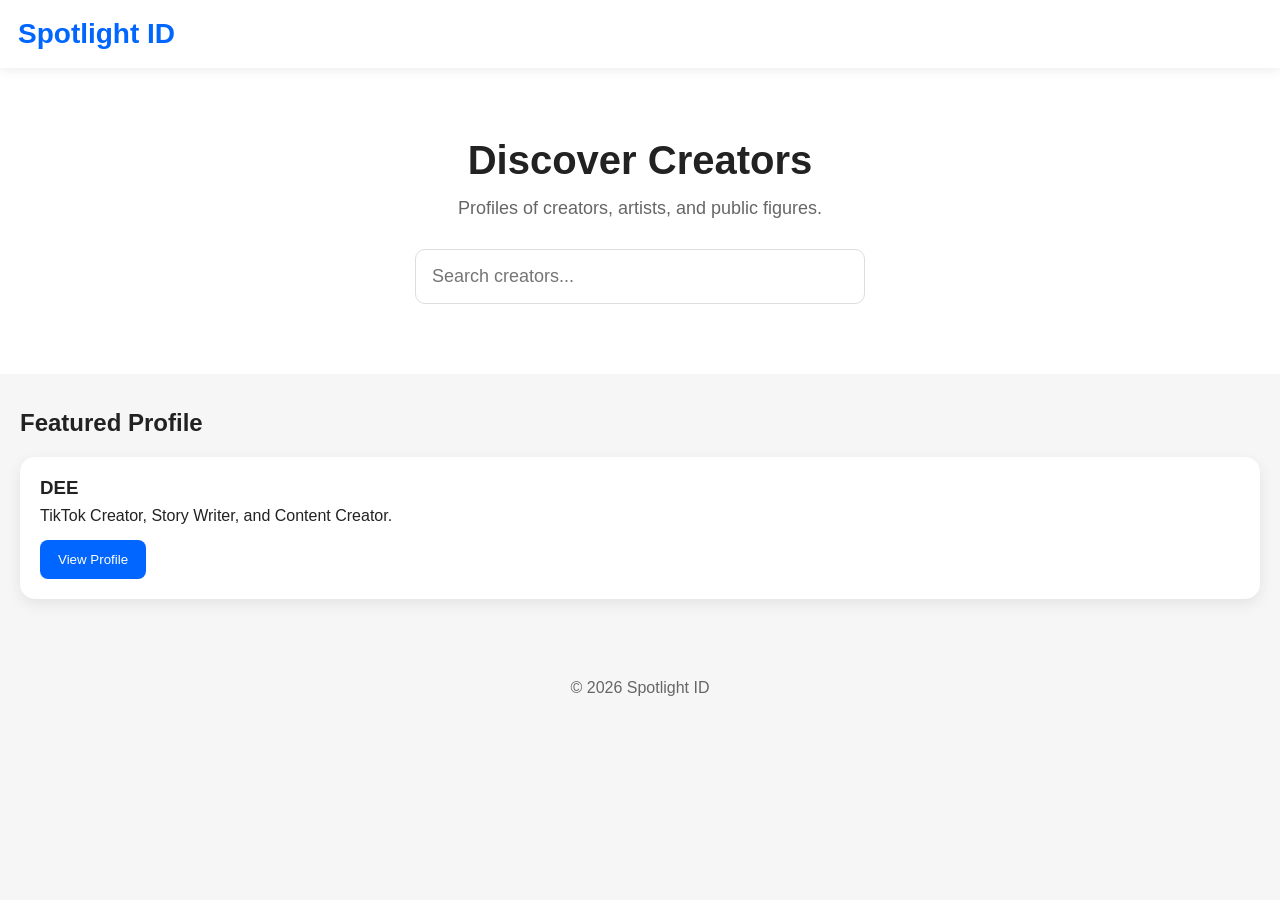
==== index.html @ c6b082af "Create homepage" ====
<!DOCTYPE html>
<html lang="en">
<head>
<meta charset="UTF-8">
<meta name="viewport" content="width=device-width, initial-scale=1.0">
<title>Spotlight ID</title>

<style>

*{
margin:0;
padding:0;
box-sizing:border-box;
font-family:Arial,sans-serif;
}

body{
background:#f6f6f6;
color:#222;
}

header{
background:white;
padding:18px;
display:flex;
justify-content:space-between;
align-items:center;
box-shadow:0 2px 10px rgba(0,0,0,.08);
position:sticky;
top:0;
}

.logo{
font-size:28px;
font-weight:bold;
color:#0066ff;
}

.hero{
padding:70px 20px;
text-align:center;
background:white;
}

.hero h1{
font-size:40px;
margin-bottom:15px;
}

.hero p{
font-size:18px;
color:#666;
margin-bottom:30px;
}

input{
width:90%;
max-width:450px;
padding:16px;
font-size:18px;
border-radius:10px;
border:1px solid #ddd;
}

.section{
padding:35px 20px;
}

.section h2{
margin-bottom:20px;
}

.card{
background:white;
padding:20px;
border-radius:15px;
margin-bottom:15px;
box-shadow:0 5px 15px rgba(0,0,0,.08);
}

.card h3{
margin-bottom:8px;
}

button{
margin-top:15px;
padding:12px 18px;
border:none;
background:#0066ff;
color:white;
border-radius:8px;
cursor:pointer;
}

footer{
padding:30px;
text-align:center;
color:#666;
}

</style>

</head>

<body>

<header>

<div class="logo">
Spotlight ID
</div>

</header>

<section class="hero">

<h1>Discover Creators</h1>

<p>
Profiles of creators, artists, and public figures.
</p>

<input placeholder="Search creators...">

</section>

<section class="section">

<h2>Featured Profile</h2>

<div class="card">

<h3>DEE</h3>

<p>
TikTok Creator, Story Writer, and Content Creator.
</p>

<button onclick="window.location.href='dee.html'">
View Profile
</button>

</div>

</section>

<footer>

© 2026 Spotlight ID

</footer>

</body>
</html>
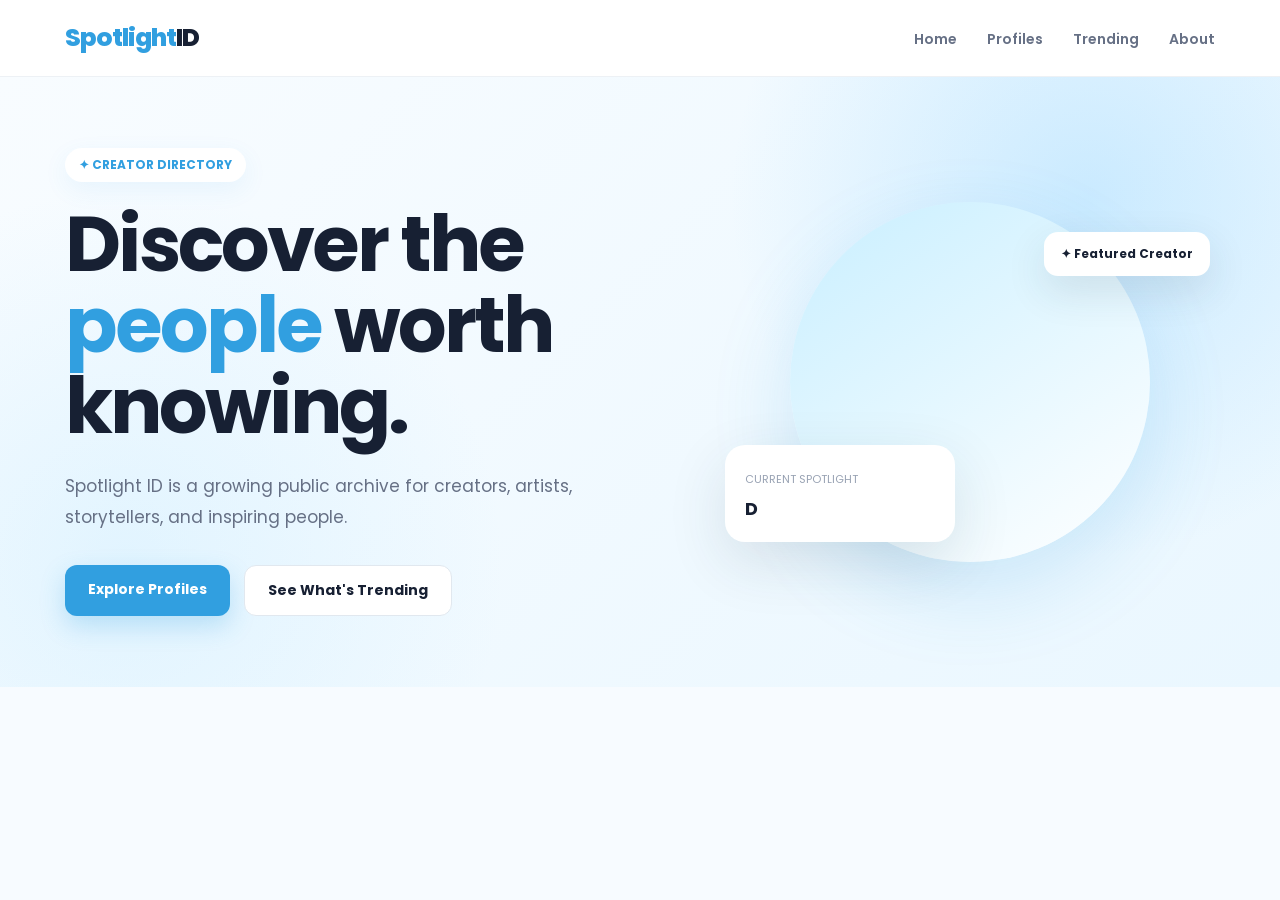
==== commit 79e9299b: "Redesign Spotlight ID homepage Updated the header and hero section of the index.html file, including" ====
--- a/index.html
+++ b/index.html
@@ -1,154 +1,1158 @@
 <!DOCTYPE html>
 <html lang="en">
+
 <head>
-<meta charset="UTF-8">
-<meta name="viewport" content="width=device-width, initial-scale=1.0">
-<title>Spotlight ID</title>
-
-<style>
-
-*{
-margin:0;
-padding:0;
-box-sizing:border-box;
-font-family:Arial,sans-serif;
-}
-
-body{
-background:#f6f6f6;
-color:#222;
-}
-
-header{
-background:white;
-padding:18px;
-display:flex;
-justify-content:space-between;
-align-items:center;
-box-shadow:0 2px 10px rgba(0,0,0,.08);
-position:sticky;
-top:0;
-}
-
-.logo{
-font-size:28px;
-font-weight:bold;
-color:#0066ff;
-}
-
-.hero{
-padding:70px 20px;
-text-align:center;
-background:white;
-}
-
-.hero h1{
-font-size:40px;
-margin-bottom:15px;
-}
-
-.hero p{
-font-size:18px;
-color:#666;
-margin-bottom:30px;
-}
-
-input{
-width:90%;
-max-width:450px;
-padding:16px;
-font-size:18px;
-border-radius:10px;
-border:1px solid #ddd;
-}
-
-.section{
-padding:35px 20px;
-}
-
-.section h2{
-margin-bottom:20px;
-}
-
-.card{
-background:white;
-padding:20px;
-border-radius:15px;
-margin-bottom:15px;
-box-shadow:0 5px 15px rgba(0,0,0,.08);
-}
-
-.card h3{
-margin-bottom:8px;
-}
-
-button{
-margin-top:15px;
-padding:12px 18px;
-border:none;
-background:#0066ff;
-color:white;
-border-radius:8px;
-cursor:pointer;
-}
-
-footer{
-padding:30px;
-text-align:center;
-color:#666;
-}
-
-</style>
+
+    <meta charset="UTF-8">
+
+    <meta name="viewport"
+          content="width=device-width, initial-scale=1.0">
+
+    <title>Spotlight ID — Creator Profiles</title>
+
+    <!-- Google Font -->
+    <link rel="preconnect"
+          href="https://fonts.googleapis.com">
+
+    <link rel="preconnect"
+          href="https://fonts.gstatic.com"
+          crossorigin>
+
+    <link href="https://fonts.googleapis.com/css2?family=Poppins:wght@400;500;600;700;800&display=swap"
+          rel="stylesheet">
+
+
+    <style>
+
+        /* =========================
+           RESET
+        ========================= */
+
+        * {
+            margin: 0;
+            padding: 0;
+            box-sizing: border-box;
+        }
+
+
+        html {
+            scroll-behavior: smooth;
+        }
+
+
+        body {
+            font-family: "Poppins", sans-serif;
+            background: #f7fbff;
+            color: #172033;
+            overflow-x: hidden;
+        }
+
+
+        a {
+            text-decoration: none;
+            color: inherit;
+        }
+
+
+        /* =========================
+           HEADER
+        ========================= */
+
+        header {
+            width: 100%;
+            background: rgba(255,255,255,0.92);
+            backdrop-filter: blur(12px);
+            border-bottom: 1px solid #edf1f5;
+            position: sticky;
+            top: 0;
+            z-index: 1000;
+        }
+
+
+        .navbar {
+            width: min(1150px, 92%);
+            margin: auto;
+
+            min-height: 76px;
+
+            display: flex;
+            align-items: center;
+            justify-content: space-between;
+        }
+
+
+        .logo {
+            font-size: 25px;
+            font-weight: 800;
+            color: #319fe0;
+            letter-spacing: -1px;
+        }
+
+
+        .logo span {
+            color: #172033;
+        }
+
+
+        .nav-links {
+            display: flex;
+            align-items: center;
+            gap: 30px;
+            list-style: none;
+        }
+
+
+        .nav-links a {
+            font-size: 14px;
+            font-weight: 600;
+            color: #667085;
+            transition: 0.25s;
+        }
+
+
+        .nav-links a:hover {
+            color: #319fe0;
+        }
+
+
+        .nav-button {
+            background: #319fe0;
+            color: white !important;
+            padding: 10px 18px;
+            border-radius: 10px;
+        }
+
+
+        /* =========================
+           HERO
+        ========================= */
+
+        .hero {
+            position: relative;
+            min-height: 610px;
+
+            display: flex;
+            align-items: center;
+
+            overflow: hidden;
+
+            background:
+                radial-gradient(
+                    circle at 85% 20%,
+                    rgba(90,190,255,0.25),
+                    transparent 30%
+                ),
+
+                radial-gradient(
+                    circle at 10% 80%,
+                    rgba(170,225,255,0.25),
+                    transparent 30%
+                ),
+
+                linear-gradient(
+                    135deg,
+                    #f8fcff,
+                    #eaf7ff
+                );
+        }
+
+
+        .hero-content {
+            width: min(1150px, 92%);
+            margin: auto;
+
+            display: grid;
+            grid-template-columns: 1.1fr 0.9fr;
+
+            align-items: center;
+
+            gap: 60px;
+
+            position: relative;
+            z-index: 2;
+        }
+
+
+        .hero-text {
+            max-width: 650px;
+        }
+
+
+        .eyebrow {
+            display: inline-block;
+
+            padding: 8px 14px;
+
+            border-radius: 50px;
+
+            background: white;
+
+            color: #319fe0;
+
+            font-size: 12px;
+            font-weight: 700;
+
+            margin-bottom: 22px;
+
+            box-shadow:
+                0 8px 25px rgba(49,159,224,0.08);
+        }
+
+
+        .hero h1 {
+            font-size: clamp(45px, 6vw, 78px);
+
+            line-height: 1.05;
+
+            letter-spacing: -3px;
+
+            margin-bottom: 25px;
+        }
+
+
+        .hero h1 span {
+            color: #319fe0;
+        }
+
+
+        .hero-description {
+            font-size: 17px;
+
+            line-height: 1.8;
+
+            color: #667085;
+
+            max-width: 570px;
+
+            margin-bottom: 32px;
+        }
+
+
+        .hero-buttons {
+            display: flex;
+            gap: 14px;
+            flex-wrap: wrap;
+        }
+
+
+        .primary-button {
+            display: inline-block;
+
+            padding: 14px 23px;
+
+            border-radius: 12px;
+
+            background: #319fe0;
+
+            color: white;
+
+            font-size: 14px;
+
+            font-weight: 700;
+
+            box-shadow:
+                0 10px 25px rgba(49,159,224,0.25);
+
+            transition: 0.25s;
+        }
+
+
+        .primary-button:hover {
+            transform: translateY(-3px);
+        }
+
+
+        .secondary-button {
+            display: inline-block;
+
+            padding: 14px 23px;
+
+            border-radius: 12px;
+
+            background: white;
+
+            color: #172033;
+
+            border: 1px solid #e1e8ef;
+
+            font-size: 14px;
+
+            font-weight: 700;
+
+            transition: 0.25s;
+        }
+
+
+        .secondary-button:hover {
+            border-color: #319fe0;
+            color: #319fe0;
+        }
+
+
+        /* =========================
+           HERO DECORATION
+        ========================= */
+
+        .hero-visual {
+            position: relative;
+
+            display: flex;
+            justify-content: center;
+            align-items: center;
+        }
+
+
+        .visual-circle {
+            width: 360px;
+            height: 360px;
+
+            border-radius: 50%;
+
+            background:
+                linear-gradient(
+                    145deg,
+                    #c9efff,
+                    #ffffff
+                );
+
+            box-shadow:
+                0 30px 80px rgba(49,159,224,0.18);
+
+            position: relative;
+        }
+
+
+        .visual-card {
+            position: absolute;
+
+            width: 230px;
+
+            background: white;
+
+            border-radius: 20px;
+
+            padding: 20px;
+
+            box-shadow:
+                0 20px 60px rgba(31,55,75,0.12);
+
+            bottom: 20px;
+            left: 0;
+        }
+
+
+        .visual-card small {
+            color: #98a2b3;
+            font-size: 11px;
+        }
+
+
+        .visual-card h3 {
+            margin-top: 5px;
+            font-size: 18px;
+        }
+
+
+        .visual-card p {
+            margin-top: 5px;
+            color: #667085;
+            font-size: 12px;
+        }
+
+
+        .visual-badge {
+            position: absolute;
+
+            top: 30px;
+            right: 5px;
+
+            background: white;
+
+            padding: 13px 17px;
+
+            border-radius: 14px;
+
+            font-size: 12px;
+
+            font-weight: 700;
+
+            box-shadow:
+                0 15px 40px rgba(31,55,75,0.12);
+        }
+
+
+        /* =========================
+           SEARCH
+        ========================= */
+
+        .search-section {
+            width: min(900px, 90%);
+
+            margin: -40px auto 0;
+
+            position: relative;
+
+            z-index: 5;
+        }
+
+
+        .search-box {
+            background: white;
+
+            border-radius: 18px;
+
+            padding: 10px;
+
+            display: flex;
+
+            align-items: center;
+
+            box-shadow:
+                0 15px 50px rgba(31,55,75,0.12);
+
+            border: 1px solid #edf1f5;
+        }
+
+
+        .search-box input {
+            flex: 1;
+
+            border: none;
+
+            outline: none;
+
+            padding: 15px;
+
+            font-family: inherit;
+
+            font-size: 14px;
+
+            background: transparent;
+        }
+
+
+        .search-box button {
+            border: none;
+
+            background: #319fe0;
+
+            color: white;
+
+            padding: 13px 22px;
+
+            border-radius: 11px;
+
+            font-family: inherit;
+
+            font-weight: 700;
+
+            cursor: pointer;
+        }
+
+
+        /* =========================
+           STATS
+        ========================= */
+
+        .stats {
+            width: min(900px, 90%);
+
+            margin: 55px auto 0;
+
+            display: grid;
+
+            grid-template-columns:
+                repeat(3, 1fr);
+
+            background: white;
+
+            border-radius: 20px;
+
+            box-shadow:
+                0 10px 35px rgba(31,55,75,0.06);
+
+            overflow: hidden;
+        }
+
+
+        .stat {
+            text-align: center;
+
+            padding: 25px 15px;
+
+            border-right: 1px solid #edf1f5;
+        }
+
+
+        .stat:last-child {
+            border-right: none;
+        }
+
+
+        .stat strong {
+            display: block;
+
+            font-size: 25px;
+
+            color: #319fe0;
+        }
+
+
+        .stat span {
+            font-size: 12px;
+
+            color: #98a2b3;
+        }
+
+
+        /* =========================
+           SECTIONS
+        ========================= */
+
+        .section {
+            width: min(1100px, 92%);
+
+            margin: auto;
+
+            padding: 100px 0;
+        }
+
+
+        .section-heading {
+            margin-bottom: 35px;
+        }
+
+
+        .section-heading span {
+            font-size: 12px;
+
+            font-weight: 700;
+
+            color: #319fe0;
+
+            text-transform: uppercase;
+
+            letter-spacing: 2px;
+        }
+
+
+        .section-heading h2 {
+            font-size: 35px;
+
+            margin-top: 8px;
+
+            letter-spacing: -1px;
+        }
+
+
+        .section-heading p {
+            color: #667085;
+
+            margin-top: 8px;
+
+            font-size: 14px;
+        }
+
+
+        /* =========================
+           PROFILE CARD
+        ========================= */
+
+        .featured-card {
+            background: white;
+
+            border-radius: 25px;
+
+            padding: 30px;
+
+            display: grid;
+
+            grid-template-columns: 180px 1fr auto;
+
+            align-items: center;
+
+            gap: 30px;
+
+            box-shadow:
+                0 15px 45px rgba(31,55,75,0.08);
+
+            border: 1px solid #edf1f5;
+
+            transition: 0.3s;
+        }
+
+
+        .featured-card:hover {
+            transform: translateY(-5px);
+        }
+
+
+        .profile-placeholder {
+            width: 180px;
+            height: 180px;
+
+            border-radius: 22px;
+
+            background:
+                linear-gradient(
+                    135deg,
+                    #d9f3ff,
+                    #f3fbff
+                );
+
+            display: flex;
+
+            align-items: center;
+            justify-content: center;
+
+            color: #319fe0;
+
+            font-size: 40px;
+
+            font-weight: 800;
+        }
+
+
+        .featured-info h3 {
+            font-size: 28px;
+        }
+
+
+        .verified {
+            color: #319fe0;
+            font-size: 15px;
+        }
+
+
+        .featured-info p {
+            color: #667085;
+
+            font-size: 14px;
+
+            line-height: 1.8;
+
+            margin-top: 10px;
+
+            max-width: 500px;
+        }
+
+
+        .tags {
+            display: flex;
+
+            gap: 8px;
+
+            flex-wrap: wrap;
+
+            margin-top: 15px;
+        }
+
+
+        .tag {
+            background: #edf8ff;
+
+            color: #319fe0;
+
+            padding: 6px 10px;
+
+            border-radius: 8px;
+
+            font-size: 11px;
+
+            font-weight: 600;
+        }
+
+
+        .view-profile {
+            background: #319fe0;
+
+            color: white;
+
+            padding: 13px 20px;
+
+            border-radius: 11px;
+
+            font-size: 13px;
+
+            font-weight: 700;
+
+            white-space: nowrap;
+        }
+
+
+        /* =========================
+           TRENDING
+        ========================= */
+
+        .profile-grid {
+            display: grid;
+
+            grid-template-columns:
+                repeat(3, 1fr);
+
+            gap: 22px;
+        }
+
+
+        .mini-card {
+            background: white;
+
+            border: 1px solid #edf1f5;
+
+            border-radius: 20px;
+
+            padding: 25px;
+
+            box-shadow:
+                0 10px 30px rgba(31,55,75,0.05);
+
+            transition: 0.3s;
+        }
+
+
+        .mini-card:hover {
+            transform: translateY(-5px);
+        }
+
+
+        .mini-avatar {
+            width: 55px;
+            height: 55px;
+
+            border-radius: 50%;
+
+            background: #e5f6ff;
+
+            display: flex;
+
+            align-items: center;
+            justify-content: center;
+
+            color: #319fe0;
+
+            font-weight: 800;
+
+            margin-bottom: 18px;
+        }
+
+
+        .mini-card h3 {
+            font-size: 18px;
+        }
+
+
+        .mini-card p {
+            font-size: 12px;
+
+            color: #667085;
+
+            margin-top: 7px;
+
+            line-height: 1.7;
+        }
+
+
+        /* =========================
+           CTA
+        ========================= */
+
+        .cta {
+            width: min(1100px, 92%);
+
+            margin: 20px auto 100px;
+
+            padding: 60px 30px;
+
+            text-align: center;
+
+            border-radius: 28px;
+
+            background:
+                linear-gradient(
+                    135deg,
+                    #319fe0,
+                    #61c7ff
+                );
+
+            color: white;
+
+            box-shadow:
+                0 20px 50px rgba(49,159,224,0.2);
+        }
+
+
+        .cta h2 {
+            font-size: 34px;
+
+            margin-bottom: 12px;
+        }
+
+
+        .cta p {
+            font-size: 14px;
+
+            opacity: 0.9;
+
+            margin-bottom: 25px;
+        }
+
+
+        .cta a {
+            display: inline-block;
+
+            background: white;
+
+            color: #319fe0;
+
+            padding: 13px 22px;
+
+            border-radius: 11px;
+
+            font-size: 13px;
+
+            font-weight: 700;
+        }
+
+
+        /* =========================
+           FOOTER
+        ========================= */
+
+        footer {
+            background: #111827;
+
+            color: #98a2b3;
+
+            padding: 45px 20px;
+
+            text-align: center;
+        }
+
+
+        footer strong {
+            color: white;
+
+            font-size: 18px;
+        }
+
+
+        footer p {
+            margin-top: 8px;
+
+            font-size: 12px;
+        }
+
+
+        /* =========================
+           MOBILE
+        ========================= */
+
+        @media (max-width: 768px) {
+
+            .navbar {
+                min-height: 65px;
+            }
+
+
+            .logo {
+                font-size: 23px;
+            }
+
+
+            .nav-links {
+                display: none;
+            }
+
+
+            .hero {
+                min-height: auto;
+
+                padding: 70px 0 90px;
+            }
+
+
+            .hero-content {
+                grid-template-columns: 1fr;
+
+                text-align: center;
+
+                gap: 45px;
+            }
+
+
+            .hero-text {
+                order: 1;
+            }
+
+
+            .hero-visual {
+                order: 2;
+            }
+
+
+            .hero h1 {
+                font-size: 45px;
+
+                letter-spacing: -2px;
+            }
+
+
+            .hero-description {
+                font-size: 14px;
+
+                margin-left: auto;
+                margin-right: auto;
+            }
+
+
+            .hero-buttons {
+                justify-content: center;
+            }
+
+
+            .visual-circle {
+                width: 280px;
+                height: 280px;
+            }
+
+
+            .visual-card {
+                width: 180px;
+
+                left: 5px;
+
+                bottom: 0;
+
+                padding: 15px;
+            }
+
+
+            .visual-badge {
+                right: 0;
+
+                top: 10px;
+            }
+
+
+            .search-section {
+                margin-top: -30px;
+            }
+
+
+            .search-box {
+                padding: 8px;
+            }
+
+
+            .search-box input {
+                min-width: 0;
+
+                padding: 12px 10px;
+
+                font-size: 13px;
+            }
+
+
+            .search-box button {
+                padding: 11px 14px;
+            }
+
+
+            .stats {
+                grid-template-columns: 1fr;
+
+                margin-top: 35px;
+            }
+
+
+            .stat {
+                border-right: none;
+
+                border-bottom: 1px solid #edf1f5;
+            }
+
+
+            .stat:last-child {
+                border-bottom: none;
+            }
+
+
+            .section {
+                padding: 70px 0;
+            }
+
+
+            .section-heading h2 {
+                font-size: 29px;
+            }
+
+
+            .featured-card {
+                grid-template-columns: 1fr;
+
+                text-align: center;
+
+                padding: 25px;
+            }
+
+
+            .profile-placeholder {
+                margin: auto;
+
+                width: 130px;
+                height: 130px;
+            }
+
+
+            .tags {
+                justify-content: center;
+            }
+
+
+            .view-profile {
+                display: inline-block;
+            }
+
+
+            .profile-grid {
+                grid-template-columns: 1fr;
+            }
+
+
+            .cta {
+                margin-bottom: 70px;
+
+                padding: 45px 20px;
+            }
+
+
+            .cta h2 {
+                font-size: 28px;
+            }
+
+        }
+
+    </style>
 
 </head>
 
+
 <body>
 
-<header>
-
-<div class="logo">
-Spotlight ID
-</div>
-
-</header>
-
-<section class="hero">
-
-<h1>Discover Creators</h1>
-
-<p>
-Profiles of creators, artists, and public figures.
-</p>
-
-<input placeholder="Search creators...">
-
-</section>
-
-<section class="section">
-
-<h2>Featured Profile</h2>
-
-<div class="card">
-
-<h3>DEE</h3>
-
-<p>
-TikTok Creator, Story Writer, and Content Creator.
-</p>
-
-<button onclick="window.location.href='dee.html'">
-View Profile
-</button>
-
-</div>
-
-</section>
-
-<footer>
-
-© 2026 Spotlight ID
-
-</footer>
-
-</body>
-</html>
+
+    <!-- =========================
+         HEADER
+    ========================== -->
+
+    <header>
+
+        <div class="navbar">
+
+            <a href="index.html" class="logo">
+                Spotlight<span>ID</span>
+            </a>
+
+
+            <ul class="nav-links">
+
+                <li>
+                    <a href="index.html">
+                        Home
+                    </a>
+                </li>
+
+                <li>
+                    <a href="#featured">
+                        Profiles
+                    </a>
+                </li>
+
+                <li>
+                    <a href="#trending">
+                        Trending
+                    </a>
+                </li>
+
+                <li>
+                    <a href="#about">
+                        About
+                    </a>
+                </li>
+
+            </ul>
+
+        </div>
+
+    </header>
+
+
+
+    <!-- =========================
+         HERO
+    ========================== -->
+
+    <main>
+
+        <section class="hero">
+
+            <div class="hero-content">
+
+
+                <div class="hero-text">
+
+                    <div class="eyebrow">
+                        ✦ CREATOR DIRECTORY
+                    </div>
+
+
+                    <h1>
+                        Discover the
+                        <span>people</span>
+                        worth knowing.
+                    </h1>
+
+
+                    <p class="hero-description">
+                        Spotlight ID is a growing public archive
+                        for creators, artists, storytellers,
+                        and inspiring people.
+                    </p>
+
+
+                    <div class="hero-buttons">
+
+                        <a href="#featured"
+                           class="primary-button">
+                            Explore Profiles
+                        </a>
+
+
+                        <a href="#trending"
+                           class="secondary-button">
+                            See What's Trending
+                        </a>
+
+                    </div>
+
+                </div>
+
+
+
+                <div class="hero-visual">
+
+                    <div class="visual-circle"></div>
+
+
+                    <div class="visual-badge">
+                        ✦ Featured Creator
+                    </div>
+
+
+                    <div class="visual-card">
+
+                        <small>
+                            CURRENT SPOTLIGHT
+                        </small>
+
+                        <h3>
+                            D
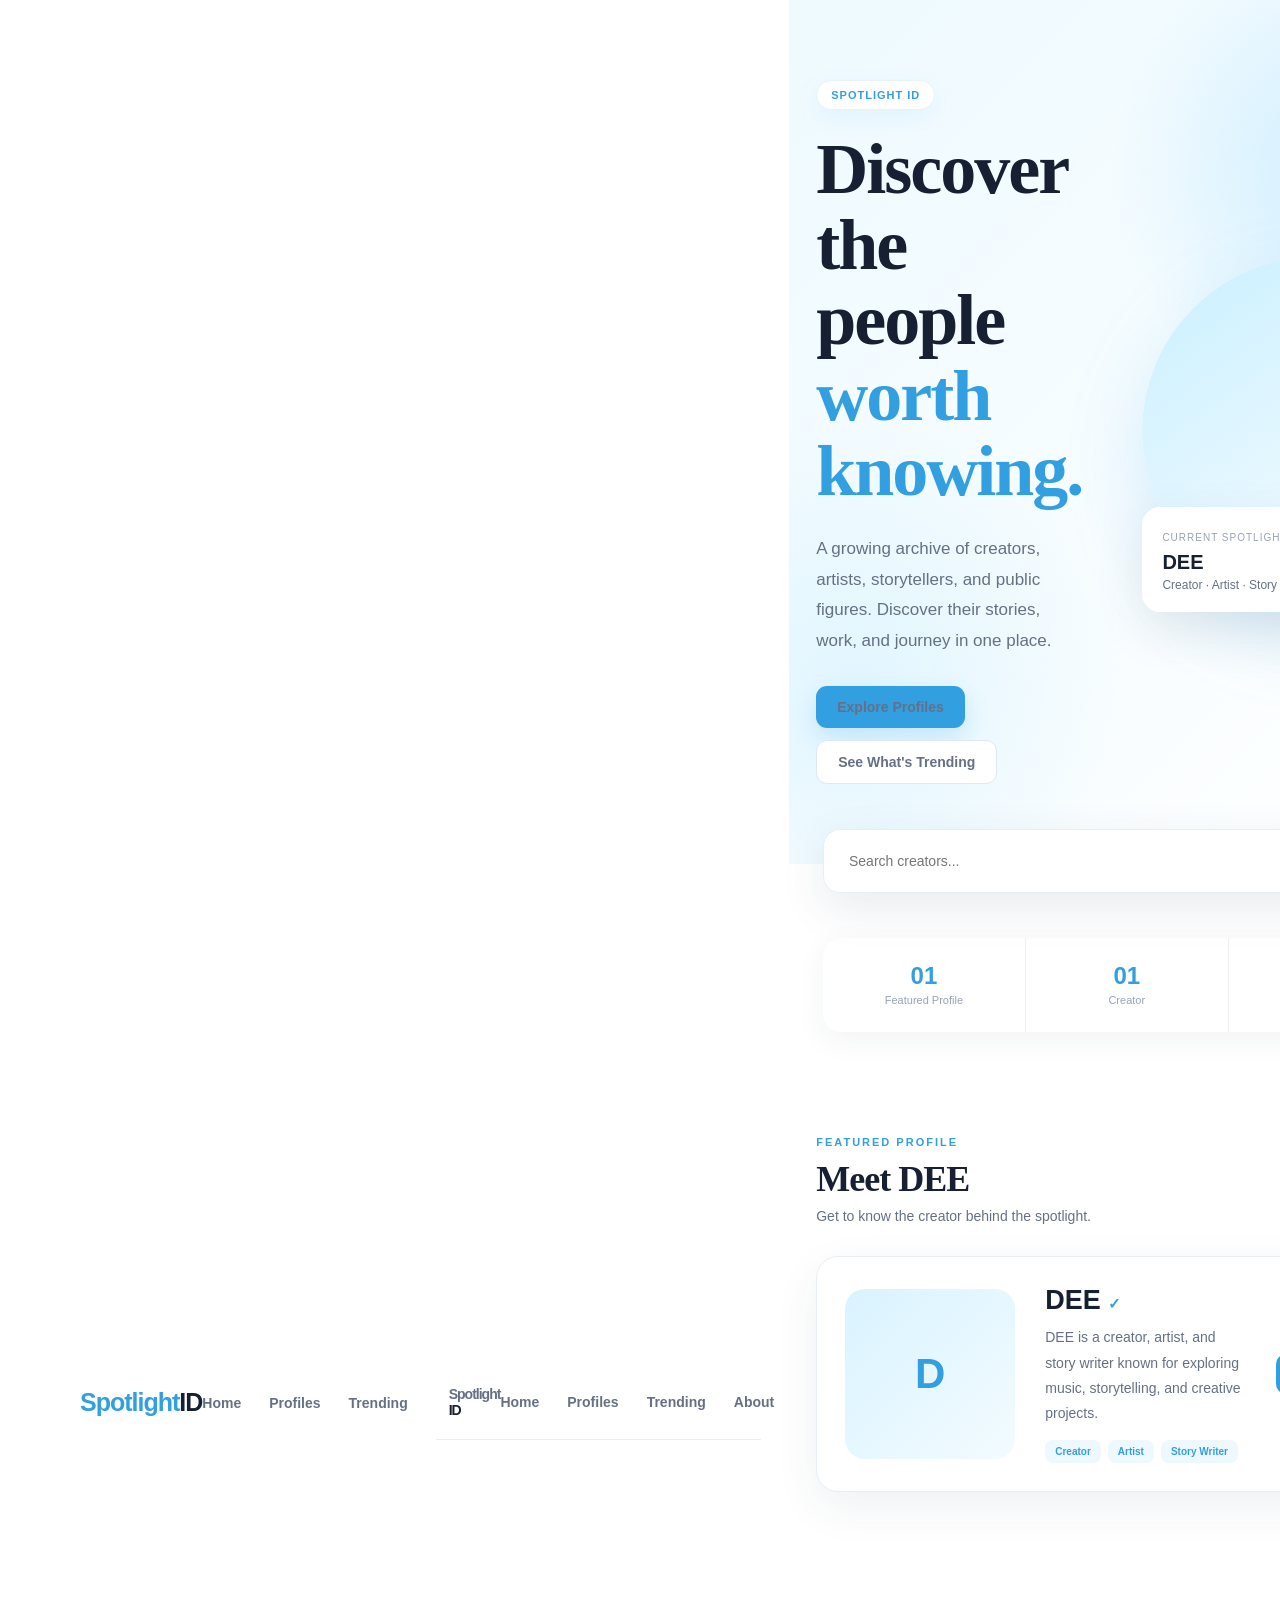
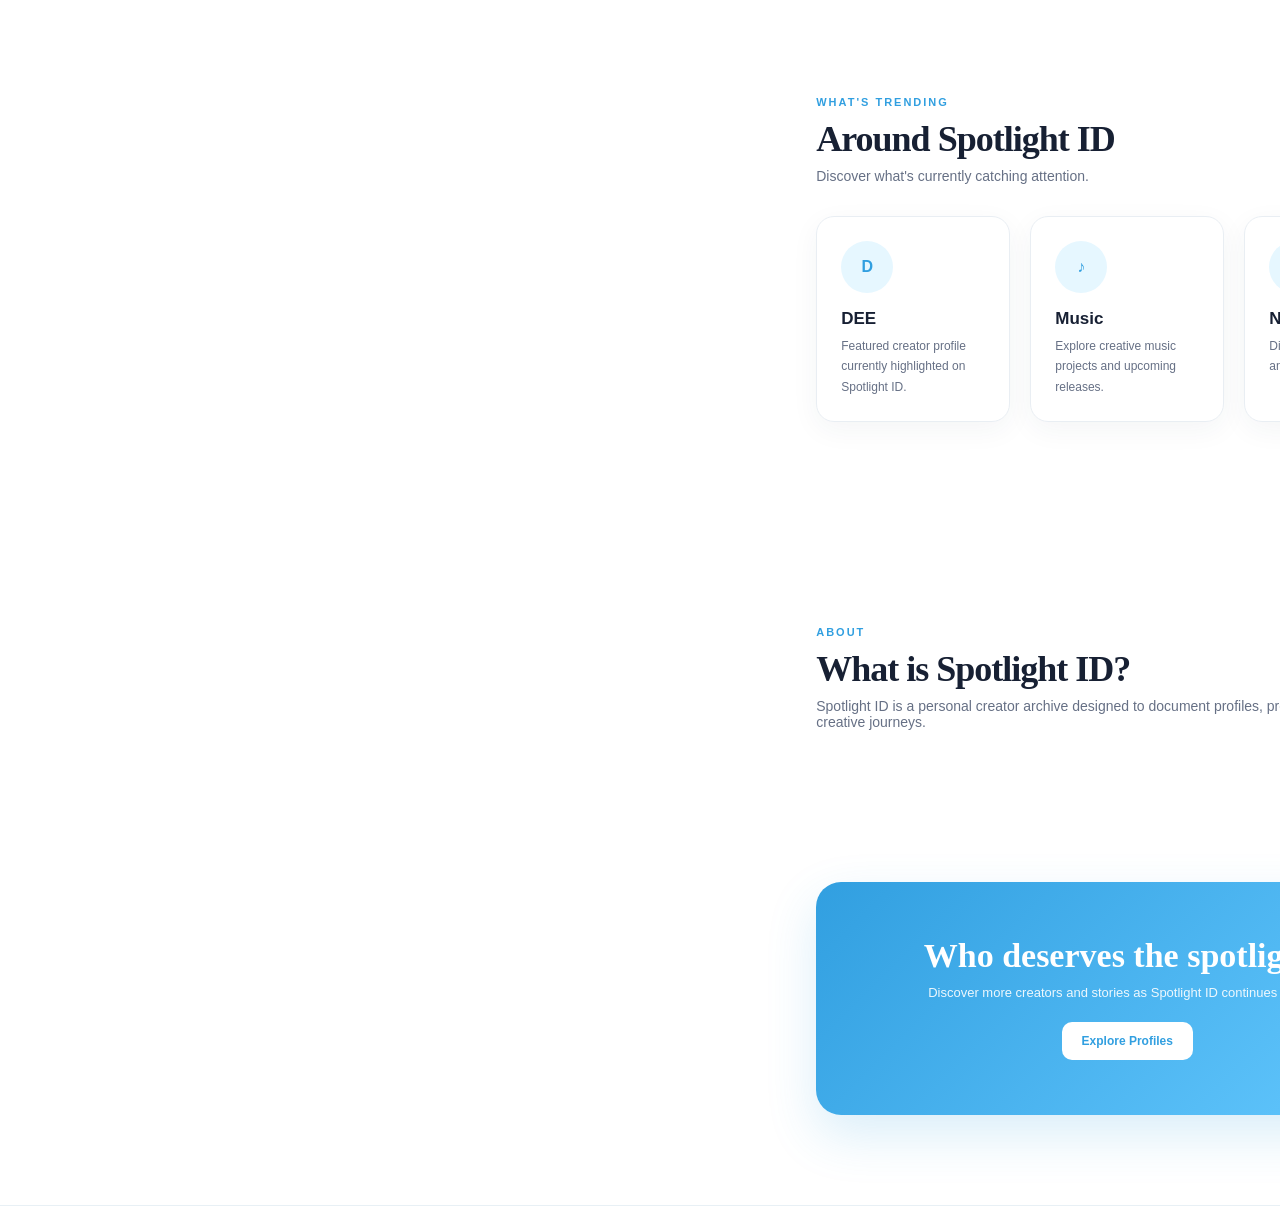
==== commit 077c58e4: "Rebuild Spotlight ID homepage" ====
--- a/index.html
+++ b/index.html
@@ -9,6 +9,8 @@
           content="width=device-width, initial-scale=1.0">
 
     <title>Spotlight ID — Creator Profiles</title>
+
+    <link rel="stylesheet" href="css/home.css">
 
     <!-- Google Font -->
     <link rel="preconnect"
@@ -1034,6 +1036,8 @@
 
     </style>
 
+<link rel="stylesheet" href="css/home.css">
+    
 </head>
 
 
@@ -1072,13 +1076,49 @@
                         Trending
                     </a>
                 </li>
+<!DOCTYPE html>
+<html lang="en">
+<head>
+
+    <meta charset="UTF-8">
+    <meta name="viewport" content="width=device-width, initial-scale=1.0">
+
+    <title>Spotlight ID — Creator Profiles</title>
+
+    <link rel="stylesheet" href="css/home.css">
+
+</head>
+
+<body>
+
+    <!-- NAVBAR -->
+
+    <header>
+
+        <div class="navbar">
+
+            <a href="index.html" class="logo">
+                Spotlight <span>ID</span>
+            </a>
+
+            <ul class="nav-links">
 
                 <li>
-                    <a href="#about">
-                        About
-                    </a>
+                    <a href="index.html">Home</a>
                 </li>
 
+                <li>
+                    <a href="#profiles">Profiles</a>
+                </li>
+
+                <li>
+                    <a href="#trending">Trending</a>
+                </li>
+
+                <li>
+                    <a href="#about">About</a>
+                </li>
+
             </ul>
 
         </div>
@@ -1086,10 +1126,7 @@
     </header>
 
 
-
-    <!-- =========================
-         HERO
-    ========================== -->
+    <!-- HERO -->
 
     <main>
 
@@ -1097,38 +1134,37 @@
 
             <div class="hero-content">
 
-
                 <div class="hero-text">
 
                     <div class="eyebrow">
-                        ✦ CREATOR DIRECTORY
+                        SPOTLIGHT ID
                     </div>
 
-
                     <h1>
-                        Discover the
-                        <span>people</span>
-                        worth knowing.
+                        Discover the people
+                        <span>worth knowing.</span>
                     </h1>
 
-
                     <p class="hero-description">
-                        Spotlight ID is a growing public archive
-                        for creators, artists, storytellers,
-                        and inspiring people.
+                        A growing archive of creators, artists,
+                        storytellers, and public figures.
+                        Discover their stories, work, and journey
+                        in one place.
                     </p>
 
-
                     <div class="hero-buttons">
 
-                        <a href="#featured"
-                           class="primary-button">
+                        <a
+                            href="#profiles"
+                            class="primary-button"
+                        >
                             Explore Profiles
                         </a>
 
-
-                        <a href="#trending"
-                           class="secondary-button">
+                        <a
+                            href="#trending"
+                            class="secondary-button"
+                        >
                             See What's Trending
                         </a>
 
@@ -1137,16 +1173,13 @@
                 </div>
 
 
-
                 <div class="hero-visual">
 
                     <div class="visual-circle"></div>
 
-
                     <div class="visual-badge">
-                        ✦ Featured Creator
+                        CURRENT SPOT · DEE
                     </div>
-
 
                     <div class="visual-card">
 
@@ -1155,4 +1188,312 @@
                         </small>
 
                         <h3>
-                            D
+                            DEE
+                        </h3>
+
+                        <p>
+                            Creator · Artist · Story Writer
+                        </p>
+
+                    </div>
+
+                </div>
+
+            </div>
+
+        </section>
+
+
+        <!-- SEARCH -->
+
+        <div class="search-section">
+
+            <div class="search-box">
+
+                <input
+                    type="text"
+                    placeholder="Search creators..."
+                    aria-label="Search creators"
+                >
+
+                <button type="button">
+                    Search
+                </button>
+
+            </div>
+
+        </div>
+
+
+        <!-- STATS -->
+
+        <div class="stats">
+
+            <div class="stat">
+
+                <strong>01</strong>
+
+                <span>
+                    Featured Profile
+                </span>
+
+            </div>
+
+
+            <div class="stat">
+
+                <strong>01</strong>
+
+                <span>
+                    Creator
+                </span>
+
+            </div>
+
+
+            <div class="stat">
+
+                <strong>2026</strong>
+
+                <span>
+                    Spotlight Archive
+                </span>
+
+            </div>
+
+        </div>
+
+
+        <!-- FEATURED PROFILE -->
+
+        <section
+            class="section"
+            id="profiles"
+        >
+
+            <div class="section-heading">
+
+                <span>
+                    Featured Profile
+                </span>
+
+                <h2>
+                    Meet DEE
+                </h2>
+
+                <p>
+                    Get to know the creator behind the spotlight.
+                </p>
+
+            </div>
+
+
+            <div class="featured-card">
+
+                <div class="profile-placeholder">
+                    D
+                </div>
+
+
+                <div class="featured-info">
+
+                    <h3>
+                        DEE
+                        <span class="verified">✓</span>
+                    </h3>
+
+                    <p>
+                        DEE is a creator, artist, and story writer
+                        known for exploring music, storytelling,
+                        and creative projects.
+                    </p>
+
+
+                    <div class="tags">
+
+                        <span class="tag">
+                            Creator
+                        </span>
+
+                        <span class="tag">
+                            Artist
+                        </span>
+
+                        <span class="tag">
+                            Story Writer
+                        </span>
+
+                    </div>
+
+                </div>
+
+
+                <a
+                    href="dee.html"
+                    class="view-profile"
+                >
+                    View Profile →
+                </a>
+
+            </div>
+
+        </section>
+
+
+        <!-- TRENDING -->
+
+        <section
+            class="section"
+            id="trending"
+        >
+
+            <div class="section-heading">
+
+                <span>
+                    What's Trending
+                </span>
+
+                <h2>
+                    Around Spotlight ID
+                </h2>
+
+                <p>
+                    Discover what's currently catching attention.
+                </p>
+
+            </div>
+
+
+            <div class="profile-grid">
+
+
+                <div class="mini-card">
+
+                    <div class="mini-avatar">
+                        D
+                    </div>
+
+                    <h3>
+                        DEE
+                    </h3>
+
+                    <p>
+                        Featured creator profile
+                        currently highlighted on
+                        Spotlight ID.
+                    </p>
+
+                </div>
+
+
+                <div class="mini-card">
+
+                    <div class="mini-avatar">
+                        ♪
+                    </div>
+
+                    <h3>
+                        Music
+                    </h3>
+
+                    <p>
+                        Explore creative music projects
+                        and upcoming releases.
+                    </p>
+
+                </div>
+
+
+                <div class="mini-card">
+
+                    <div class="mini-avatar">
+                        ✦
+                    </div>
+
+                    <h3>
+                        New Stories
+                    </h3>
+
+                    <p>
+                        Discover stories, ideas,
+                        and creative journeys.
+                    </p>
+
+                </div>
+
+
+            </div>
+
+        </section>
+
+
+        <!-- ABOUT -->
+
+        <section
+            class="section"
+            id="about"
+        >
+
+            <div class="section-heading">
+
+                <span>
+                    About
+                </span>
+
+                <h2>
+                    What is Spotlight ID?
+                </h2>
+
+                <p>
+                    Spotlight ID is a personal creator archive
+                    designed to document profiles, projects,
+                    stories, and creative journeys.
+                </p>
+
+            </div>
+
+        </section>
+
+
+        <!-- CTA -->
+
+        <section class="cta">
+
+            <h2>
+                Who deserves the spotlight?
+            </h2>
+
+            <p>
+                Discover more creators and stories
+                as Spotlight ID continues to grow.
+            </p>
+
+            <a href="#profiles">
+                Explore Profiles
+            </a>
+
+        </section>
+
+    </main>
+
+
+    <!-- FOOTER -->
+
+    <footer>
+
+        <strong>
+            Spotlight ID
+        </strong>
+
+        <p>
+            Creator profiles, stories & people worth knowing.
+        </p>
+
+        <p>
+            © 2026 Spotlight ID. All Rights Reserved.
+        </p>
+
+    </footer>
+
+</body>
+</html>
--- a/css/home.css
+++ b/css/home.css
@@ -0,0 +1,831 @@
+@import url('https://fonts.googleapis.com/css2?family=DM+Sans:wght@400;500;600;700&family=Playfair+Display:wght@600;700&display=swap');
+
+* {
+    margin: 0;
+    padding: 0;
+    box-sizing: border-box;
+}
+
+html {
+    scroll-behavior: smooth;
+}
+
+body {
+    font-family: "DM Sans", sans-serif;
+    background: #f7fbff;
+    color: #172033;
+    overflow-x: hidden;
+}
+
+a {
+    text-decoration: none;
+    color: inherit;
+}
+
+/* NAVBAR */
+
+header {
+    width: 100%;
+    background: rgba(255, 255, 255, 0.95);
+    backdrop-filter: blur(12px);
+    border-bottom: 1px solid #e8f0f5;
+    position: sticky;
+    top: 0;
+    z-index: 1000;
+}
+
+.navbar {
+    width: min(1120px, 92%);
+    min-height: 74px;
+    margin: auto;
+
+    display: flex;
+    align-items: center;
+    justify-content: space-between;
+}
+
+.logo {
+    font-size: 25px;
+    font-weight: 700;
+    color: #319fe0;
+    letter-spacing: -1px;
+}
+
+.logo span {
+    color: #172033;
+}
+
+.nav-links {
+    display: flex;
+    align-items: center;
+    gap: 28px;
+    list-style: none;
+}
+
+.nav-links a {
+    font-size: 14px;
+    font-weight: 600;
+    color: #667085;
+    transition: 0.25s;
+}
+
+.nav-links a:hover {
+    color: #319fe0;
+}
+
+/* HERO */
+
+.hero {
+    min-height: 650px;
+    padding: 80px 0;
+
+    display: flex;
+    align-items: center;
+
+    background:
+        radial-gradient(
+            circle at 85% 20%,
+            rgba(83, 193, 255, 0.25),
+            transparent 28%
+        ),
+        radial-gradient(
+            circle at 10% 80%,
+            rgba(185, 232, 255, 0.35),
+            transparent 30%
+        ),
+        linear-gradient(
+            135deg,
+            #eefaff,
+            #ffffff
+        );
+}
+
+.hero-content {
+    width: min(1120px, 92%);
+    margin: auto;
+
+    display: grid;
+    grid-template-columns: 1fr 0.8fr;
+
+    align-items: center;
+    gap: 60px;
+}
+
+.hero-text {
+    max-width: 620px;
+}
+
+.eyebrow {
+    display: inline-block;
+
+    padding: 8px 14px;
+    margin-bottom: 22px;
+
+    background: white;
+    color: #319fe0;
+
+    border: 1px solid #e7f3fa;
+    border-radius: 50px;
+
+    font-size: 11px;
+    font-weight: 700;
+    letter-spacing: 1px;
+}
+
+.hero h1 {
+    font-family: "Playfair Display", serif;
+
+    font-size: clamp(45px, 6vw, 72px);
+    line-height: 1.05;
+
+    letter-spacing: -2px;
+
+    margin-bottom: 24px;
+}
+
+.hero h1 span {
+    color: #319fe0;
+}
+
+.hero-description {
+    max-width: 570px;
+
+    color: #667085;
+
+    font-size: 17px;
+    line-height: 1.8;
+
+    margin-bottom: 30px;
+}
+
+.hero-buttons {
+    display: flex;
+    gap: 12px;
+    flex-wrap: wrap;
+}
+
+.primary-button,
+.secondary-button {
+    display: inline-block;
+
+    padding: 13px 21px;
+
+    border-radius: 11px;
+
+    font-size: 13px;
+    font-weight: 700;
+
+    transition: 0.25s;
+}
+
+.primary-button {
+    background: #319fe0;
+    color: white;
+
+    box-shadow:
+        0 10px 25px rgba(49, 159, 224, 0.2);
+}
+
+.primary-button:hover {
+    transform: translateY(-3px);
+}
+
+.secondary-button {
+    background: white;
+    color: #172033;
+
+    border: 1px solid #dfe8ef;
+}
+
+.secondary-button:hover {
+    color: #319fe0;
+    border-color: #319fe0;
+}
+
+/* HERO VISUAL */
+
+.hero-visual {
+    min-height: 400px;
+
+    position: relative;
+
+    display: flex;
+    align-items: center;
+    justify-content: center;
+}
+
+.visual-circle {
+    width: 350px;
+    height: 350px;
+
+    border-radius: 50%;
+
+    background:
+        linear-gradient(
+            145deg,
+            #c9efff,
+            #ffffff
+        );
+
+    box-shadow:
+        0 30px 80px rgba(49, 159, 224, 0.18);
+}
+
+.visual-badge {
+    position: absolute;
+
+    top: 25px;
+    right: 0;
+
+    padding: 12px 16px;
+
+    background: white;
+
+    border-radius: 13px;
+
+    font-size: 11px;
+    font-weight: 700;
+
+    box-shadow:
+        0 12px 35px rgba(31, 55, 75, 0.1);
+}
+
+.visual-card {
+    position: absolute;
+
+    bottom: 20px;
+    left: 0;
+
+    width: 230px;
+
+    padding: 20px;
+
+    background: white;
+
+    border-radius: 18px;
+
+    box-shadow:
+        0 18px 50px rgba(31, 55, 75, 0.1);
+}
+
+.visual-card small {
+    color: #98a2b3;
+
+    font-size: 10px;
+    letter-spacing: 1px;
+}
+
+.visual-card h3 {
+    margin-top: 6px;
+
+    font-size: 20px;
+}
+
+.visual-card p {
+    margin-top: 4px;
+
+    color: #667085;
+
+    font-size: 12px;
+}
+
+/* SEARCH */
+
+.search-section {
+    width: min(900px, 90%);
+
+    margin: -35px auto 0;
+
+    position: relative;
+    z-index: 10;
+}
+
+.search-box {
+    display: flex;
+    align-items: center;
+
+    padding: 9px;
+
+    background: white;
+
+    border: 1px solid #e9eef3;
+
+    border-radius: 17px;
+
+    box-shadow:
+        0 15px 45px rgba(31, 55, 75, 0.1);
+}
+
+.search-box input {
+    flex: 1;
+
+    min-width: 0;
+
+    padding: 14px 16px;
+
+    border: none;
+    outline: none;
+
+    font-family: inherit;
+    font-size: 14px;
+}
+
+.search-box button {
+    border: none;
+
+    padding: 13px 20px;
+
+    background: #319fe0;
+    color: white;
+
+    border-radius: 10px;
+
+    font-family: inherit;
+    font-weight: 700;
+
+    cursor: pointer;
+}
+
+/* STATS */
+
+.stats {
+    width: min(900px, 90%);
+
+    margin: 45px auto 0;
+
+    display: grid;
+    grid-template-columns: repeat(3, 1fr);
+
+    background: white;
+
+    border-radius: 18px;
+
+    box-shadow:
+        0 8px 30px rgba(31, 55, 75, 0.06);
+
+    overflow: hidden;
+}
+
+.stat {
+    padding: 24px 15px;
+
+    text-align: center;
+
+    border-right: 1px solid #edf1f5;
+}
+
+.stat:last-child {
+    border-right: none;
+}
+
+.stat strong {
+    display: block;
+
+    color: #319fe0;
+
+    font-size: 24px;
+}
+
+.stat span {
+    color: #98a2b3;
+
+    font-size: 11px;
+}
+
+/* GENERAL SECTION */
+
+.section {
+    width: min(1120px, 92%);
+
+    margin: auto;
+
+    padding: 100px 0;
+}
+
+.section-heading {
+    margin-bottom: 32px;
+}
+
+.section-heading span {
+    color: #319fe0;
+
+    font-size: 11px;
+    font-weight: 700;
+
+    letter-spacing: 2px;
+    text-transform: uppercase;
+}
+
+.section-heading h2 {
+    margin-top: 8px;
+
+    font-family: "Playfair Display", serif;
+
+    font-size: 36px;
+
+    letter-spacing: -1px;
+}
+
+.section-heading p {
+    margin-top: 8px;
+
+    color: #667085;
+
+    font-size: 14px;
+}
+
+/* FEATURED PROFILE */
+
+.featured-card {
+    display: grid;
+
+    grid-template-columns: 170px 1fr auto;
+
+    align-items: center;
+
+    gap: 30px;
+
+    padding: 28px;
+
+    background: white;
+
+    border: 1px solid #e9eef3;
+
+    border-radius: 22px;
+
+    box-shadow:
+        0 15px 45px rgba(31, 55, 75, 0.07);
+
+    transition: 0.25s;
+}
+
+.featured-card:hover {
+    transform: translateY(-4px);
+}
+
+.profile-placeholder {
+    width: 170px;
+    height: 170px;
+
+    display: flex;
+    align-items: center;
+    justify-content: center;
+
+    border-radius: 20px;
+
+    background:
+        linear-gradient(
+            135deg,
+            #d9f3ff,
+            #f3fbff
+        );
+
+    color: #319fe0;
+
+    font-size: 42px;
+    font-weight: 800;
+}
+
+.featured-info h3 {
+    font-size: 27px;
+}
+
+.verified {
+    color: #319fe0;
+}
+
+.featured-info p {
+    max-width: 520px;
+
+    margin-top: 9px;
+
+    color: #667085;
+
+    font-size: 14px;
+
+    line-height: 1.8;
+}
+
+.tags {
+    display: flex;
+
+    gap: 7px;
+    flex-wrap: wrap;
+
+    margin-top: 14px;
+}
+
+.tag {
+    padding: 6px 10px;
+
+    background: #edf8ff;
+
+    color: #319fe0;
+
+    border-radius: 8px;
+
+    font-size: 10px;
+    font-weight: 700;
+}
+
+.view-profile {
+    display: inline-block;
+
+    padding: 12px 18px;
+
+    background: #319fe0;
+    color: white;
+
+    border-radius: 10px;
+
+    font-size: 12px;
+    font-weight: 700;
+
+    white-space: nowrap;
+}
+
+/* TRENDING */
+
+.profile-grid {
+    display: grid;
+
+    grid-template-columns: repeat(3, 1fr);
+
+    gap: 20px;
+}
+
+.mini-card {
+    padding: 24px;
+
+    background: white;
+
+    border: 1px solid #e9eef3;
+
+    border-radius: 18px;
+
+    box-shadow:
+        0 8px 28px rgba(31, 55, 75, 0.05);
+
+    transition: 0.25s;
+}
+
+.mini-card:hover {
+    transform: translateY(-4px);
+}
+
+.mini-avatar {
+    width: 52px;
+    height: 52px;
+
+    margin-bottom: 16px;
+
+    display: flex;
+    align-items: center;
+    justify-content: center;
+
+    border-radius: 50%;
+
+    background: #e6f7ff;
+
+    color: #319fe0;
+
+    font-weight: 800;
+}
+
+.mini-card h3 {
+    font-size: 17px;
+}
+
+.mini-card p {
+    margin-top: 7px;
+
+    color: #667085;
+
+    font-size: 12px;
+
+    line-height: 1.7;
+}
+
+/* CTA */
+
+.cta {
+    width: min(1120px, 92%);
+
+    margin: 20px auto 90px;
+
+    padding: 55px 25px;
+
+    text-align: center;
+
+    color: white;
+
+    border-radius: 25px;
+
+    background:
+        linear-gradient(
+            135deg,
+            #319fe0,
+            #65c9ff
+        );
+
+    box-shadow:
+        0 20px 50px rgba(49, 159, 224, 0.18);
+}
+
+.cta h2 {
+    font-family: "Playfair Display", serif;
+
+    font-size: 34px;
+
+    margin-bottom: 10px;
+}
+
+.cta p {
+    margin-bottom: 22px;
+
+    font-size: 13px;
+
+    opacity: 0.9;
+}
+
+.cta a {
+    display: inline-block;
+
+    padding: 12px 20px;
+
+    background: white;
+    color: #319fe0;
+
+    border-radius: 10px;
+
+    font-size: 12px;
+    font-weight: 700;
+}
+
+/* FOOTER */
+
+footer {
+    padding: 40px 20px;
+
+    background: #111827;
+
+    text-align: center;
+
+    color: #98a2b3;
+}
+
+footer strong {
+    color: white;
+
+    font-size: 18px;
+}
+
+footer p {
+    margin-top: 7px;
+
+    font-size: 11px;
+}
+
+/* MOBILE */
+
+@media (max-width: 768px) {
+
+    .navbar {
+        min-height: 65px;
+    }
+
+    .nav-links {
+        display: none;
+    }
+
+    .hero {
+        min-height: auto;
+
+        padding: 65px 0 85px;
+    }
+
+    .hero-content {
+        grid-template-columns: 1fr;
+
+        gap: 45px;
+
+        text-align: center;
+    }
+
+    .hero-text {
+        order: 1;
+    }
+
+    .hero-visual {
+        order: 2;
+
+        min-height: 320px;
+    }
+
+    .hero h1 {
+        font-size: 45px;
+
+        letter-spacing: -1.5px;
+    }
+
+    .hero-description {
+        margin-left: auto;
+        margin-right: auto;
+
+        font-size: 14px;
+    }
+
+    .hero-buttons {
+        justify-content: center;
+    }
+
+    .visual-circle {
+        width: 270px;
+        height: 270px;
+    }
+
+    .visual-card {
+        width: 175px;
+
+        left: 0;
+        bottom: 0;
+
+        padding: 15px;
+    }
+
+    .visual-badge {
+        right: 0;
+        top: 0;
+    }
+
+    .search-section {
+        margin-top: -30px;
+    }
+
+    .search-box input {
+        padding: 12px 10px;
+
+        font-size: 12px;
+    }
+
+    .search-box button {
+        padding: 11px 13px;
+    }
+
+    .stats {
+        grid-template-columns: 1fr;
+
+        margin-top: 30px;
+    }
+
+    .stat {
+        border-right: none;
+
+        border-bottom: 1px solid #edf1f5;
+    }
+
+    .stat:last-child {
+        border-bottom: none;
+    }
+
+    .section {
+        padding: 70px 0;
+    }
+
+    .section-heading h2 {
+        font-size: 30px;
+    }
+
+    .featured-card {
+        grid-template-columns: 1fr;
+
+        text-align: center;
+
+        padding: 24px;
+    }
+
+    .profile-placeholder {
+        width: 130px;
+        height: 130px;
+
+        margin: auto;
+    }
+
+    .tags {
+        justify-content: center;
+    }
+
+    .profile-grid {
+        grid-template-columns: 1fr;
+    }
+
+    .cta {
+        margin-bottom: 60px;
+
+        padding: 45px 20px;
+    }
+
+    .cta h2 {
+        font-size: 28px;
+    }
+    }
--- a/css/home.css
+++ b/css/home.css
@@ -0,0 +1,831 @@
+@import url('https://fonts.googleapis.com/css2?family=DM+Sans:wght@400;500;600;700&family=Playfair+Display:wght@600;700&display=swap');
+
+* {
+    margin: 0;
+    padding: 0;
+    box-sizing: border-box;
+}
+
+html {
+    scroll-behavior: smooth;
+}
+
+body {
+    font-family: "DM Sans", sans-serif;
+    background: #f7fbff;
+    color: #172033;
+    overflow-x: hidden;
+}
+
+a {
+    text-decoration: none;
+    color: inherit;
+}
+
+/* NAVBAR */
+
+header {
+    width: 100%;
+    background: rgba(255, 255, 255, 0.95);
+    backdrop-filter: blur(12px);
+    border-bottom: 1px solid #e8f0f5;
+    position: sticky;
+    top: 0;
+    z-index: 1000;
+}
+
+.navbar {
+    width: min(1120px, 92%);
+    min-height: 74px;
+    margin: auto;
+
+    display: flex;
+    align-items: center;
+    justify-content: space-between;
+}
+
+.logo {
+    font-size: 25px;
+    font-weight: 700;
+    color: #319fe0;
+    letter-spacing: -1px;
+}
+
+.logo span {
+    color: #172033;
+}
+
+.nav-links {
+    display: flex;
+    align-items: center;
+    gap: 28px;
+    list-style: none;
+}
+
+.nav-links a {
+    font-size: 14px;
+    font-weight: 600;
+    color: #667085;
+    transition: 0.25s;
+}
+
+.nav-links a:hover {
+    color: #319fe0;
+}
+
+/* HERO */
+
+.hero {
+    min-height: 650px;
+    padding: 80px 0;
+
+    display: flex;
+    align-items: center;
+
+    background:
+        radial-gradient(
+            circle at 85% 20%,
+            rgba(83, 193, 255, 0.25),
+            transparent 28%
+        ),
+        radial-gradient(
+            circle at 10% 80%,
+            rgba(185, 232, 255, 0.35),
+            transparent 30%
+        ),
+        linear-gradient(
+            135deg,
+            #eefaff,
+            #ffffff
+        );
+}
+
+.hero-content {
+    width: min(1120px, 92%);
+    margin: auto;
+
+    display: grid;
+    grid-template-columns: 1fr 0.8fr;
+
+    align-items: center;
+    gap: 60px;
+}
+
+.hero-text {
+    max-width: 620px;
+}
+
+.eyebrow {
+    display: inline-block;
+
+    padding: 8px 14px;
+    margin-bottom: 22px;
+
+    background: white;
+    color: #319fe0;
+
+    border: 1px solid #e7f3fa;
+    border-radius: 50px;
+
+    font-size: 11px;
+    font-weight: 700;
+    letter-spacing: 1px;
+}
+
+.hero h1 {
+    font-family: "Playfair Display", serif;
+
+    font-size: clamp(45px, 6vw, 72px);
+    line-height: 1.05;
+
+    letter-spacing: -2px;
+
+    margin-bottom: 24px;
+}
+
+.hero h1 span {
+    color: #319fe0;
+}
+
+.hero-description {
+    max-width: 570px;
+
+    color: #667085;
+
+    font-size: 17px;
+    line-height: 1.8;
+
+    margin-bottom: 30px;
+}
+
+.hero-buttons {
+    display: flex;
+    gap: 12px;
+    flex-wrap: wrap;
+}
+
+.primary-button,
+.secondary-button {
+    display: inline-block;
+
+    padding: 13px 21px;
+
+    border-radius: 11px;
+
+    font-size: 13px;
+    font-weight: 700;
+
+    transition: 0.25s;
+}
+
+.primary-button {
+    background: #319fe0;
+    color: white;
+
+    box-shadow:
+        0 10px 25px rgba(49, 159, 224, 0.2);
+}
+
+.primary-button:hover {
+    transform: translateY(-3px);
+}
+
+.secondary-button {
+    background: white;
+    color: #172033;
+
+    border: 1px solid #dfe8ef;
+}
+
+.secondary-button:hover {
+    color: #319fe0;
+    border-color: #319fe0;
+}
+
+/* HERO VISUAL */
+
+.hero-visual {
+    min-height: 400px;
+
+    position: relative;
+
+    display: flex;
+    align-items: center;
+    justify-content: center;
+}
+
+.visual-circle {
+    width: 350px;
+    height: 350px;
+
+    border-radius: 50%;
+
+    background:
+        linear-gradient(
+            145deg,
+            #c9efff,
+            #ffffff
+        );
+
+    box-shadow:
+        0 30px 80px rgba(49, 159, 224, 0.18);
+}
+
+.visual-badge {
+    position: absolute;
+
+    top: 25px;
+    right: 0;
+
+    padding: 12px 16px;
+
+    background: white;
+
+    border-radius: 13px;
+
+    font-size: 11px;
+    font-weight: 700;
+
+    box-shadow:
+        0 12px 35px rgba(31, 55, 75, 0.1);
+}
+
+.visual-card {
+    position: absolute;
+
+    bottom: 20px;
+    left: 0;
+
+    width: 230px;
+
+    padding: 20px;
+
+    background: white;
+
+    border-radius: 18px;
+
+    box-shadow:
+        0 18px 50px rgba(31, 55, 75, 0.1);
+}
+
+.visual-card small {
+    color: #98a2b3;
+
+    font-size: 10px;
+    letter-spacing: 1px;
+}
+
+.visual-card h3 {
+    margin-top: 6px;
+
+    font-size: 20px;
+}
+
+.visual-card p {
+    margin-top: 4px;
+
+    color: #667085;
+
+    font-size: 12px;
+}
+
+/* SEARCH */
+
+.search-section {
+    width: min(900px, 90%);
+
+    margin: -35px auto 0;
+
+    position: relative;
+    z-index: 10;
+}
+
+.search-box {
+    display: flex;
+    align-items: center;
+
+    padding: 9px;
+
+    background: white;
+
+    border: 1px solid #e9eef3;
+
+    border-radius: 17px;
+
+    box-shadow:
+        0 15px 45px rgba(31, 55, 75, 0.1);
+}
+
+.search-box input {
+    flex: 1;
+
+    min-width: 0;
+
+    padding: 14px 16px;
+
+    border: none;
+    outline: none;
+
+    font-family: inherit;
+    font-size: 14px;
+}
+
+.search-box button {
+    border: none;
+
+    padding: 13px 20px;
+
+    background: #319fe0;
+    color: white;
+
+    border-radius: 10px;
+
+    font-family: inherit;
+    font-weight: 700;
+
+    cursor: pointer;
+}
+
+/* STATS */
+
+.stats {
+    width: min(900px, 90%);
+
+    margin: 45px auto 0;
+
+    display: grid;
+    grid-template-columns: repeat(3, 1fr);
+
+    background: white;
+
+    border-radius: 18px;
+
+    box-shadow:
+        0 8px 30px rgba(31, 55, 75, 0.06);
+
+    overflow: hidden;
+}
+
+.stat {
+    padding: 24px 15px;
+
+    text-align: center;
+
+    border-right: 1px solid #edf1f5;
+}
+
+.stat:last-child {
+    border-right: none;
+}
+
+.stat strong {
+    display: block;
+
+    color: #319fe0;
+
+    font-size: 24px;
+}
+
+.stat span {
+    color: #98a2b3;
+
+    font-size: 11px;
+}
+
+/* GENERAL SECTION */
+
+.section {
+    width: min(1120px, 92%);
+
+    margin: auto;
+
+    padding: 100px 0;
+}
+
+.section-heading {
+    margin-bottom: 32px;
+}
+
+.section-heading span {
+    color: #319fe0;
+
+    font-size: 11px;
+    font-weight: 700;
+
+    letter-spacing: 2px;
+    text-transform: uppercase;
+}
+
+.section-heading h2 {
+    margin-top: 8px;
+
+    font-family: "Playfair Display", serif;
+
+    font-size: 36px;
+
+    letter-spacing: -1px;
+}
+
+.section-heading p {
+    margin-top: 8px;
+
+    color: #667085;
+
+    font-size: 14px;
+}
+
+/* FEATURED PROFILE */
+
+.featured-card {
+    display: grid;
+
+    grid-template-columns: 170px 1fr auto;
+
+    align-items: center;
+
+    gap: 30px;
+
+    padding: 28px;
+
+    background: white;
+
+    border: 1px solid #e9eef3;
+
+    border-radius: 22px;
+
+    box-shadow:
+        0 15px 45px rgba(31, 55, 75, 0.07);
+
+    transition: 0.25s;
+}
+
+.featured-card:hover {
+    transform: translateY(-4px);
+}
+
+.profile-placeholder {
+    width: 170px;
+    height: 170px;
+
+    display: flex;
+    align-items: center;
+    justify-content: center;
+
+    border-radius: 20px;
+
+    background:
+        linear-gradient(
+            135deg,
+            #d9f3ff,
+            #f3fbff
+        );
+
+    color: #319fe0;
+
+    font-size: 42px;
+    font-weight: 800;
+}
+
+.featured-info h3 {
+    font-size: 27px;
+}
+
+.verified {
+    color: #319fe0;
+}
+
+.featured-info p {
+    max-width: 520px;
+
+    margin-top: 9px;
+
+    color: #667085;
+
+    font-size: 14px;
+
+    line-height: 1.8;
+}
+
+.tags {
+    display: flex;
+
+    gap: 7px;
+    flex-wrap: wrap;
+
+    margin-top: 14px;
+}
+
+.tag {
+    padding: 6px 10px;
+
+    background: #edf8ff;
+
+    color: #319fe0;
+
+    border-radius: 8px;
+
+    font-size: 10px;
+    font-weight: 700;
+}
+
+.view-profile {
+    display: inline-block;
+
+    padding: 12px 18px;
+
+    background: #319fe0;
+    color: white;
+
+    border-radius: 10px;
+
+    font-size: 12px;
+    font-weight: 700;
+
+    white-space: nowrap;
+}
+
+/* TRENDING */
+
+.profile-grid {
+    display: grid;
+
+    grid-template-columns: repeat(3, 1fr);
+
+    gap: 20px;
+}
+
+.mini-card {
+    padding: 24px;
+
+    background: white;
+
+    border: 1px solid #e9eef3;
+
+    border-radius: 18px;
+
+    box-shadow:
+        0 8px 28px rgba(31, 55, 75, 0.05);
+
+    transition: 0.25s;
+}
+
+.mini-card:hover {
+    transform: translateY(-4px);
+}
+
+.mini-avatar {
+    width: 52px;
+    height: 52px;
+
+    margin-bottom: 16px;
+
+    display: flex;
+    align-items: center;
+    justify-content: center;
+
+    border-radius: 50%;
+
+    background: #e6f7ff;
+
+    color: #319fe0;
+
+    font-weight: 800;
+}
+
+.mini-card h3 {
+    font-size: 17px;
+}
+
+.mini-card p {
+    margin-top: 7px;
+
+    color: #667085;
+
+    font-size: 12px;
+
+    line-height: 1.7;
+}
+
+/* CTA */
+
+.cta {
+    width: min(1120px, 92%);
+
+    margin: 20px auto 90px;
+
+    padding: 55px 25px;
+
+    text-align: center;
+
+    color: white;
+
+    border-radius: 25px;
+
+    background:
+        linear-gradient(
+            135deg,
+            #319fe0,
+            #65c9ff
+        );
+
+    box-shadow:
+        0 20px 50px rgba(49, 159, 224, 0.18);
+}
+
+.cta h2 {
+    font-family: "Playfair Display", serif;
+
+    font-size: 34px;
+
+    margin-bottom: 10px;
+}
+
+.cta p {
+    margin-bottom: 22px;
+
+    font-size: 13px;
+
+    opacity: 0.9;
+}
+
+.cta a {
+    display: inline-block;
+
+    padding: 12px 20px;
+
+    background: white;
+    color: #319fe0;
+
+    border-radius: 10px;
+
+    font-size: 12px;
+    font-weight: 700;
+}
+
+/* FOOTER */
+
+footer {
+    padding: 40px 20px;
+
+    background: #111827;
+
+    text-align: center;
+
+    color: #98a2b3;
+}
+
+footer strong {
+    color: white;
+
+    font-size: 18px;
+}
+
+footer p {
+    margin-top: 7px;
+
+    font-size: 11px;
+}
+
+/* MOBILE */
+
+@media (max-width: 768px) {
+
+    .navbar {
+        min-height: 65px;
+    }
+
+    .nav-links {
+        display: none;
+    }
+
+    .hero {
+        min-height: auto;
+
+        padding: 65px 0 85px;
+    }
+
+    .hero-content {
+        grid-template-columns: 1fr;
+
+        gap: 45px;
+
+        text-align: center;
+    }
+
+    .hero-text {
+        order: 1;
+    }
+
+    .hero-visual {
+        order: 2;
+
+        min-height: 320px;
+    }
+
+    .hero h1 {
+        font-size: 45px;
+
+        letter-spacing: -1.5px;
+    }
+
+    .hero-description {
+        margin-left: auto;
+        margin-right: auto;
+
+        font-size: 14px;
+    }
+
+    .hero-buttons {
+        justify-content: center;
+    }
+
+    .visual-circle {
+        width: 270px;
+        height: 270px;
+    }
+
+    .visual-card {
+        width: 175px;
+
+        left: 0;
+        bottom: 0;
+
+        padding: 15px;
+    }
+
+    .visual-badge {
+        right: 0;
+        top: 0;
+    }
+
+    .search-section {
+        margin-top: -30px;
+    }
+
+    .search-box input {
+        padding: 12px 10px;
+
+        font-size: 12px;
+    }
+
+    .search-box button {
+        padding: 11px 13px;
+    }
+
+    .stats {
+        grid-template-columns: 1fr;
+
+        margin-top: 30px;
+    }
+
+    .stat {
+        border-right: none;
+
+        border-bottom: 1px solid #edf1f5;
+    }
+
+    .stat:last-child {
+        border-bottom: none;
+    }
+
+    .section {
+        padding: 70px 0;
+    }
+
+    .section-heading h2 {
+        font-size: 30px;
+    }
+
+    .featured-card {
+        grid-template-columns: 1fr;
+
+        text-align: center;
+
+        padding: 24px;
+    }
+
+    .profile-placeholder {
+        width: 130px;
+        height: 130px;
+
+        margin: auto;
+    }
+
+    .tags {
+        justify-content: center;
+    }
+
+    .profile-grid {
+        grid-template-columns: 1fr;
+    }
+
+    .cta {
+        margin-bottom: 60px;
+
+        padding: 45px 20px;
+    }
+
+    .cta h2 {
+        font-size: 28px;
+    }
+    }
--- a/css/home.css
+++ b/css/home.css
@@ -0,0 +1,831 @@
+@import url('https://fonts.googleapis.com/css2?family=DM+Sans:wght@400;500;600;700&family=Playfair+Display:wght@600;700&display=swap');
+
+* {
+    margin: 0;
+    padding: 0;
+    box-sizing: border-box;
+}
+
+html {
+    scroll-behavior: smooth;
+}
+
+body {
+    font-family: "DM Sans", sans-serif;
+    background: #f7fbff;
+    color: #172033;
+    overflow-x: hidden;
+}
+
+a {
+    text-decoration: none;
+    color: inherit;
+}
+
+/* NAVBAR */
+
+header {
+    width: 100%;
+    background: rgba(255, 255, 255, 0.95);
+    backdrop-filter: blur(12px);
+    border-bottom: 1px solid #e8f0f5;
+    position: sticky;
+    top: 0;
+    z-index: 1000;
+}
+
+.navbar {
+    width: min(1120px, 92%);
+    min-height: 74px;
+    margin: auto;
+
+    display: flex;
+    align-items: center;
+    justify-content: space-between;
+}
+
+.logo {
+    font-size: 25px;
+    font-weight: 700;
+    color: #319fe0;
+    letter-spacing: -1px;
+}
+
+.logo span {
+    color: #172033;
+}
+
+.nav-links {
+    display: flex;
+    align-items: center;
+    gap: 28px;
+    list-style: none;
+}
+
+.nav-links a {
+    font-size: 14px;
+    font-weight: 600;
+    color: #667085;
+    transition: 0.25s;
+}
+
+.nav-links a:hover {
+    color: #319fe0;
+}
+
+/* HERO */
+
+.hero {
+    min-height: 650px;
+    padding: 80px 0;
+
+    display: flex;
+    align-items: center;
+
+    background:
+        radial-gradient(
+            circle at 85% 20%,
+            rgba(83, 193, 255, 0.25),
+            transparent 28%
+        ),
+        radial-gradient(
+            circle at 10% 80%,
+            rgba(185, 232, 255, 0.35),
+            transparent 30%
+        ),
+        linear-gradient(
+            135deg,
+            #eefaff,
+            #ffffff
+        );
+}
+
+.hero-content {
+    width: min(1120px, 92%);
+    margin: auto;
+
+    display: grid;
+    grid-template-columns: 1fr 0.8fr;
+
+    align-items: center;
+    gap: 60px;
+}
+
+.hero-text {
+    max-width: 620px;
+}
+
+.eyebrow {
+    display: inline-block;
+
+    padding: 8px 14px;
+    margin-bottom: 22px;
+
+    background: white;
+    color: #319fe0;
+
+    border: 1px solid #e7f3fa;
+    border-radius: 50px;
+
+    font-size: 11px;
+    font-weight: 700;
+    letter-spacing: 1px;
+}
+
+.hero h1 {
+    font-family: "Playfair Display", serif;
+
+    font-size: clamp(45px, 6vw, 72px);
+    line-height: 1.05;
+
+    letter-spacing: -2px;
+
+    margin-bottom: 24px;
+}
+
+.hero h1 span {
+    color: #319fe0;
+}
+
+.hero-description {
+    max-width: 570px;
+
+    color: #667085;
+
+    font-size: 17px;
+    line-height: 1.8;
+
+    margin-bottom: 30px;
+}
+
+.hero-buttons {
+    display: flex;
+    gap: 12px;
+    flex-wrap: wrap;
+}
+
+.primary-button,
+.secondary-button {
+    display: inline-block;
+
+    padding: 13px 21px;
+
+    border-radius: 11px;
+
+    font-size: 13px;
+    font-weight: 700;
+
+    transition: 0.25s;
+}
+
+.primary-button {
+    background: #319fe0;
+    color: white;
+
+    box-shadow:
+        0 10px 25px rgba(49, 159, 224, 0.2);
+}
+
+.primary-button:hover {
+    transform: translateY(-3px);
+}
+
+.secondary-button {
+    background: white;
+    color: #172033;
+
+    border: 1px solid #dfe8ef;
+}
+
+.secondary-button:hover {
+    color: #319fe0;
+    border-color: #319fe0;
+}
+
+/* HERO VISUAL */
+
+.hero-visual {
+    min-height: 400px;
+
+    position: relative;
+
+    display: flex;
+    align-items: center;
+    justify-content: center;
+}
+
+.visual-circle {
+    width: 350px;
+    height: 350px;
+
+    border-radius: 50%;
+
+    background:
+        linear-gradient(
+            145deg,
+            #c9efff,
+            #ffffff
+        );
+
+    box-shadow:
+        0 30px 80px rgba(49, 159, 224, 0.18);
+}
+
+.visual-badge {
+    position: absolute;
+
+    top: 25px;
+    right: 0;
+
+    padding: 12px 16px;
+
+    background: white;
+
+    border-radius: 13px;
+
+    font-size: 11px;
+    font-weight: 700;
+
+    box-shadow:
+        0 12px 35px rgba(31, 55, 75, 0.1);
+}
+
+.visual-card {
+    position: absolute;
+
+    bottom: 20px;
+    left: 0;
+
+    width: 230px;
+
+    padding: 20px;
+
+    background: white;
+
+    border-radius: 18px;
+
+    box-shadow:
+        0 18px 50px rgba(31, 55, 75, 0.1);
+}
+
+.visual-card small {
+    color: #98a2b3;
+
+    font-size: 10px;
+    letter-spacing: 1px;
+}
+
+.visual-card h3 {
+    margin-top: 6px;
+
+    font-size: 20px;
+}
+
+.visual-card p {
+    margin-top: 4px;
+
+    color: #667085;
+
+    font-size: 12px;
+}
+
+/* SEARCH */
+
+.search-section {
+    width: min(900px, 90%);
+
+    margin: -35px auto 0;
+
+    position: relative;
+    z-index: 10;
+}
+
+.search-box {
+    display: flex;
+    align-items: center;
+
+    padding: 9px;
+
+    background: white;
+
+    border: 1px solid #e9eef3;
+
+    border-radius: 17px;
+
+    box-shadow:
+        0 15px 45px rgba(31, 55, 75, 0.1);
+}
+
+.search-box input {
+    flex: 1;
+
+    min-width: 0;
+
+    padding: 14px 16px;
+
+    border: none;
+    outline: none;
+
+    font-family: inherit;
+    font-size: 14px;
+}
+
+.search-box button {
+    border: none;
+
+    padding: 13px 20px;
+
+    background: #319fe0;
+    color: white;
+
+    border-radius: 10px;
+
+    font-family: inherit;
+    font-weight: 700;
+
+    cursor: pointer;
+}
+
+/* STATS */
+
+.stats {
+    width: min(900px, 90%);
+
+    margin: 45px auto 0;
+
+    display: grid;
+    grid-template-columns: repeat(3, 1fr);
+
+    background: white;
+
+    border-radius: 18px;
+
+    box-shadow:
+        0 8px 30px rgba(31, 55, 75, 0.06);
+
+    overflow: hidden;
+}
+
+.stat {
+    padding: 24px 15px;
+
+    text-align: center;
+
+    border-right: 1px solid #edf1f5;
+}
+
+.stat:last-child {
+    border-right: none;
+}
+
+.stat strong {
+    display: block;
+
+    color: #319fe0;
+
+    font-size: 24px;
+}
+
+.stat span {
+    color: #98a2b3;
+
+    font-size: 11px;
+}
+
+/* GENERAL SECTION */
+
+.section {
+    width: min(1120px, 92%);
+
+    margin: auto;
+
+    padding: 100px 0;
+}
+
+.section-heading {
+    margin-bottom: 32px;
+}
+
+.section-heading span {
+    color: #319fe0;
+
+    font-size: 11px;
+    font-weight: 700;
+
+    letter-spacing: 2px;
+    text-transform: uppercase;
+}
+
+.section-heading h2 {
+    margin-top: 8px;
+
+    font-family: "Playfair Display", serif;
+
+    font-size: 36px;
+
+    letter-spacing: -1px;
+}
+
+.section-heading p {
+    margin-top: 8px;
+
+    color: #667085;
+
+    font-size: 14px;
+}
+
+/* FEATURED PROFILE */
+
+.featured-card {
+    display: grid;
+
+    grid-template-columns: 170px 1fr auto;
+
+    align-items: center;
+
+    gap: 30px;
+
+    padding: 28px;
+
+    background: white;
+
+    border: 1px solid #e9eef3;
+
+    border-radius: 22px;
+
+    box-shadow:
+        0 15px 45px rgba(31, 55, 75, 0.07);
+
+    transition: 0.25s;
+}
+
+.featured-card:hover {
+    transform: translateY(-4px);
+}
+
+.profile-placeholder {
+    width: 170px;
+    height: 170px;
+
+    display: flex;
+    align-items: center;
+    justify-content: center;
+
+    border-radius: 20px;
+
+    background:
+        linear-gradient(
+            135deg,
+            #d9f3ff,
+            #f3fbff
+        );
+
+    color: #319fe0;
+
+    font-size: 42px;
+    font-weight: 800;
+}
+
+.featured-info h3 {
+    font-size: 27px;
+}
+
+.verified {
+    color: #319fe0;
+}
+
+.featured-info p {
+    max-width: 520px;
+
+    margin-top: 9px;
+
+    color: #667085;
+
+    font-size: 14px;
+
+    line-height: 1.8;
+}
+
+.tags {
+    display: flex;
+
+    gap: 7px;
+    flex-wrap: wrap;
+
+    margin-top: 14px;
+}
+
+.tag {
+    padding: 6px 10px;
+
+    background: #edf8ff;
+
+    color: #319fe0;
+
+    border-radius: 8px;
+
+    font-size: 10px;
+    font-weight: 700;
+}
+
+.view-profile {
+    display: inline-block;
+
+    padding: 12px 18px;
+
+    background: #319fe0;
+    color: white;
+
+    border-radius: 10px;
+
+    font-size: 12px;
+    font-weight: 700;
+
+    white-space: nowrap;
+}
+
+/* TRENDING */
+
+.profile-grid {
+    display: grid;
+
+    grid-template-columns: repeat(3, 1fr);
+
+    gap: 20px;
+}
+
+.mini-card {
+    padding: 24px;
+
+    background: white;
+
+    border: 1px solid #e9eef3;
+
+    border-radius: 18px;
+
+    box-shadow:
+        0 8px 28px rgba(31, 55, 75, 0.05);
+
+    transition: 0.25s;
+}
+
+.mini-card:hover {
+    transform: translateY(-4px);
+}
+
+.mini-avatar {
+    width: 52px;
+    height: 52px;
+
+    margin-bottom: 16px;
+
+    display: flex;
+    align-items: center;
+    justify-content: center;
+
+    border-radius: 50%;
+
+    background: #e6f7ff;
+
+    color: #319fe0;
+
+    font-weight: 800;
+}
+
+.mini-card h3 {
+    font-size: 17px;
+}
+
+.mini-card p {
+    margin-top: 7px;
+
+    color: #667085;
+
+    font-size: 12px;
+
+    line-height: 1.7;
+}
+
+/* CTA */
+
+.cta {
+    width: min(1120px, 92%);
+
+    margin: 20px auto 90px;
+
+    padding: 55px 25px;
+
+    text-align: center;
+
+    color: white;
+
+    border-radius: 25px;
+
+    background:
+        linear-gradient(
+            135deg,
+            #319fe0,
+            #65c9ff
+        );
+
+    box-shadow:
+        0 20px 50px rgba(49, 159, 224, 0.18);
+}
+
+.cta h2 {
+    font-family: "Playfair Display", serif;
+
+    font-size: 34px;
+
+    margin-bottom: 10px;
+}
+
+.cta p {
+    margin-bottom: 22px;
+
+    font-size: 13px;
+
+    opacity: 0.9;
+}
+
+.cta a {
+    display: inline-block;
+
+    padding: 12px 20px;
+
+    background: white;
+    color: #319fe0;
+
+    border-radius: 10px;
+
+    font-size: 12px;
+    font-weight: 700;
+}
+
+/* FOOTER */
+
+footer {
+    padding: 40px 20px;
+
+    background: #111827;
+
+    text-align: center;
+
+    color: #98a2b3;
+}
+
+footer strong {
+    color: white;
+
+    font-size: 18px;
+}
+
+footer p {
+    margin-top: 7px;
+
+    font-size: 11px;
+}
+
+/* MOBILE */
+
+@media (max-width: 768px) {
+
+    .navbar {
+        min-height: 65px;
+    }
+
+    .nav-links {
+        display: none;
+    }
+
+    .hero {
+        min-height: auto;
+
+        padding: 65px 0 85px;
+    }
+
+    .hero-content {
+        grid-template-columns: 1fr;
+
+        gap: 45px;
+
+        text-align: center;
+    }
+
+    .hero-text {
+        order: 1;
+    }
+
+    .hero-visual {
+        order: 2;
+
+        min-height: 320px;
+    }
+
+    .hero h1 {
+        font-size: 45px;
+
+        letter-spacing: -1.5px;
+    }
+
+    .hero-description {
+        margin-left: auto;
+        margin-right: auto;
+
+        font-size: 14px;
+    }
+
+    .hero-buttons {
+        justify-content: center;
+    }
+
+    .visual-circle {
+        width: 270px;
+        height: 270px;
+    }
+
+    .visual-card {
+        width: 175px;
+
+        left: 0;
+        bottom: 0;
+
+        padding: 15px;
+    }
+
+    .visual-badge {
+        right: 0;
+        top: 0;
+    }
+
+    .search-section {
+        margin-top: -30px;
+    }
+
+    .search-box input {
+        padding: 12px 10px;
+
+        font-size: 12px;
+    }
+
+    .search-box button {
+        padding: 11px 13px;
+    }
+
+    .stats {
+        grid-template-columns: 1fr;
+
+        margin-top: 30px;
+    }
+
+    .stat {
+        border-right: none;
+
+        border-bottom: 1px solid #edf1f5;
+    }
+
+    .stat:last-child {
+        border-bottom: none;
+    }
+
+    .section {
+        padding: 70px 0;
+    }
+
+    .section-heading h2 {
+        font-size: 30px;
+    }
+
+    .featured-card {
+        grid-template-columns: 1fr;
+
+        text-align: center;
+
+        padding: 24px;
+    }
+
+    .profile-placeholder {
+        width: 130px;
+        height: 130px;
+
+        margin: auto;
+    }
+
+    .tags {
+        justify-content: center;
+    }
+
+    .profile-grid {
+        grid-template-columns: 1fr;
+    }
+
+    .cta {
+        margin-bottom: 60px;
+
+        padding: 45px 20px;
+    }
+
+    .cta h2 {
+        font-size: 28px;
+    }
+    }
